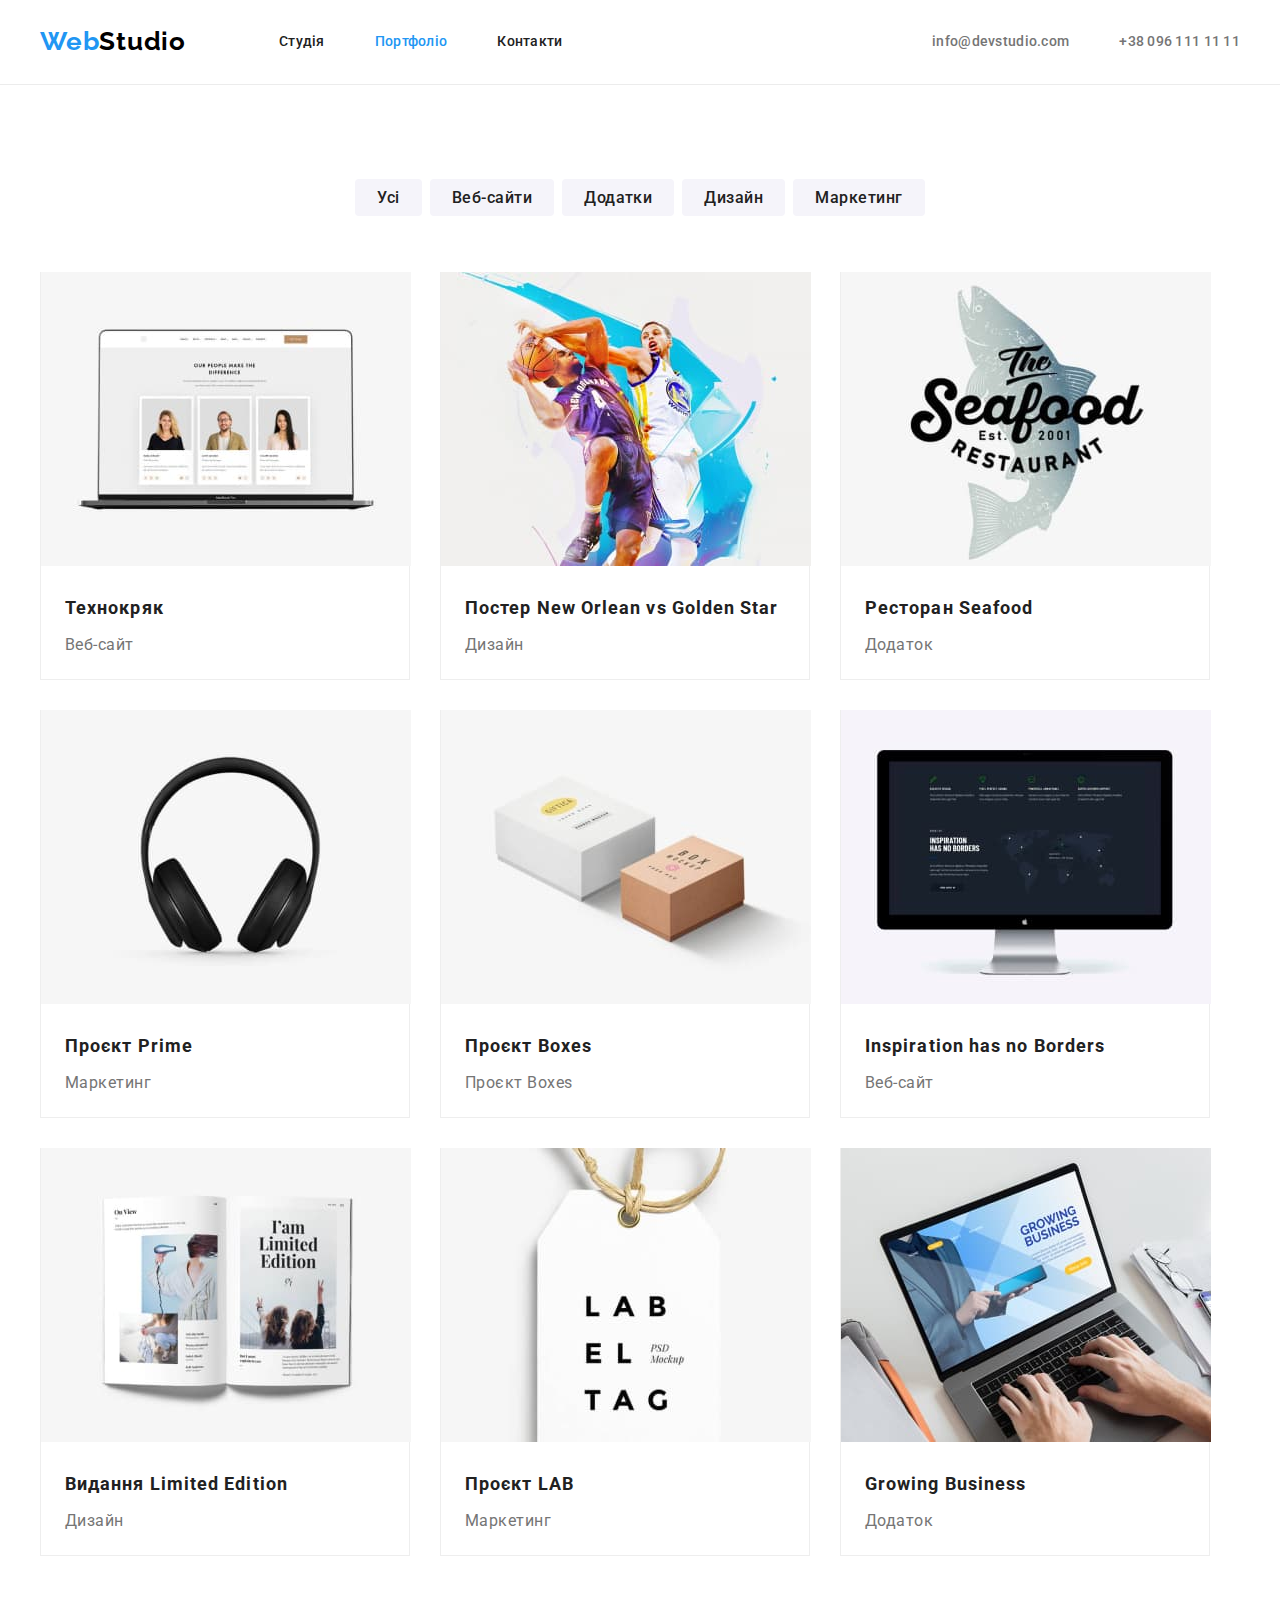
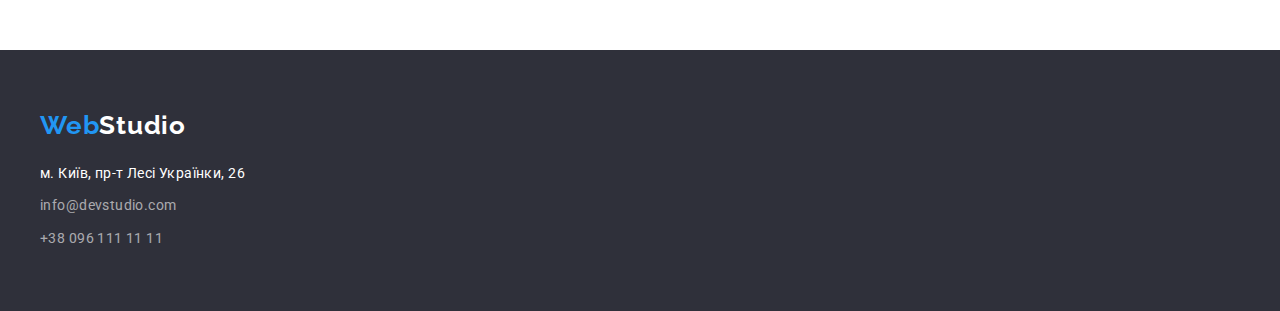
==== portfolio.html @ 001a3c9d "added padding and margin in css" ====
<!DOCTYPE html>
<html lang="en">
  <head>
    <meta charset="UTF-8" />
    <meta http-equiv="X-UA-Compatible" content="IE=edge" />
    <meta name="viewport" content="width=device-width, initial-scale=1.0" />
    <title>Portfolio</title>

    <link
      href="https://fonts.googleapis.com/css2?family=Raleway:wght@700&family=Roboto:wght@400;500;700;900&display=swap"
      rel="stylesheet"
    />
    <link
      rel="stylesheet"
      href="https://cdnjs.cloudflare.com/ajax/libs/modern-normalize/1.1.0/modern-normalize.min.css

   "
    />
    <link rel="stylesheet" href="./main.css" />
  </head>

  <body>
    <header class="header">
      <div class="container main-nav">
        <a href="" class="header-link" lang="en"
          ><span class="logo"> Web</span>Studio</a
        >
        <nav>
          <ul class="site-nav list">
            <li class="item"><a href="./index.html" class="link">Студія</a></li>
            <li class="item">
              <a href="" class="link current">Портфоліо</a>
            </li>
            <li class="item"><a href="" class="link">Контакти</a></li>
          </ul>
        </nav>
        <ul class="contact-nav list">
          <li class="item">
            <a href="mailto:info@devstudio.com" class="link"
              >info@devstudio.com</a
            >
          </li>
          <li class="item">
            <a href="tel:+380961111111" class="link">+38 096 111 11 11</a>
          </li>
        </ul>
      </div>
    </header>
    <main>
      <!--Section Портфоліо-->
      <div class="container">
        <section class="section">
          <h1 class="visually-hidden">Портфоліо</h1>
          <ul class="types list">
            <li class="item">
              <button type="button" class="portfolio-button">Усі</button>
            </li>
            <li class="item">
              <button type="button" class="portfolio-button">Веб-сайти</button>
            </li>
            <li class="item">
              <button type="button" class="portfolio-button">Додатки</button>
            </li>
            <li class="item">
              <button type="button" class="portfolio-button">Дизайн</button>
            </li>
            <li class="item">
              <button type="button" class="portfolio-button">Маркетинг</button>
            </li>
          </ul>

          <ul class="portfolio list">
            <li class="item">
              <a href="" class="link">
                <img src="./images/portfolio-1.jpg" alt="Ноутбук" width="370" />
                <div class="cards-text">
                  <h2 class="portfolio-title">Технокряк</h2>
                  <p class="portfolio-text">Веб-сайт</p>
                </div>
              </a>
            </li>
            <li class="item">
              <a href="" class="link">
                <img
                  src="./images/portfolio-2.jpg"
                  alt="Баскетбол"
                  width="370"
                />
                <div class="cards-text">
                  <h2 class="portfolio-title">
                    Постер New Orlean vs Golden Star
                  </h2>
                  <p class="portfolio-text">Дизайн</p>
                </div>
              </a>
            </li>
            <li class="item">
              <a href="" class="link">
                <img
                  src="./images/portfolio-3.jpg"
                  alt="Ресторан Seafood"
                  width="370"
                />
                <div class="cards-text">
                  <h2 class="portfolio-title">Ресторан Seafood</h2>
                  <p class="portfolio-text">Додаток</p>
                </div>
              </a>
            </li>
            <li class="item">
              <a href="" class="link">
                <img
                  src="./images/portfolio-4.jpg"
                  alt="Навушники"
                  width="370"
                />
                <div class="cards-text">
                  <h2 class="portfolio-title">Проєкт Prime</h2>
                  <p class="portfolio-text">Маркетинг</p>
                </div>
              </a>
            </li>
            <li class="item">
              <a href="" class="link">
                <img src="./images/portfolio-5.jpg" alt="Коробки" width="370" />
                <div class="cards-text">
                  <h2 class="portfolio-title">Проєкт Boxes</h2>
                  <p class="portfolio-text">Проєкт Boxes</p>
                </div>
              </a>
            </li>
            <li class="item">
              <a href="" class="link">
                <img
                  src="./images/portfolio-6.jpg"
                  alt="Комп'ютер"
                  width="370"
                />
                <div class="cards-text">
                  <h2 class="portfolio-title">Inspiration has no Borders</h2>
                  <p class="portfolio-text">Веб-сайт</p>
                </div>
              </a>
            </li>
            <li class="item">
              <a href="" class="link">
                <img src="./images/portfolio-7.jpg" alt="Книга" width="370" />
                <div class="cards-text">
                  <h2 class="portfolio-title">Видання Limited Edition</h2>
                  <p class="portfolio-text">Дизайн</p>
                </div>
              </a>
            </li>
            <li class="item">
              <a href="" class="link">
                <img
                  src="./images/portfolio-8.jpg"
                  alt="Етикетка"
                  width="370"
                />
                <div class="cards-text">
                  <h2 class="portfolio-title">Проєкт LAB</h2>
                  <p class="portfolio-text">Маркетинг</p>
                </div>
              </a>
            </li>
            <li class="item">
              <a href="" class="link">
                <img
                  src="./images/portfolio-9.jpg"
                  alt="Набір тексту на ноутбуці"
                  width="370"
                />
                <div class="cards-text">
                  <h2 class="portfolio-title">Growing Business</h2>
                  <p class="portfolio-text">Додаток</p>
                </div>
              </a>
            </li>
          </ul>
        </section>
      </div>
    </main>

    <footer class="footer">
      <div class="container end">
        <a href="" class="footer-link" lang="en"
          ><span class="logo">Web</span>Studio</a
        >
        <address>
          <ul class="footer-adress list">
            <li class="item">
              <a
                href="https://goo.gl/maps/QpKXPvB4J1D9XDTR9"
                target="_blank"
                rel="noopener noreferrer nofollow"
                class="address"
                >м. Київ, пр-т Лесі Українки, 26</a
              >
            </li>
            <li class="item">
              <a href="mailto:info@devstudio.com" class="footer-contact"
                >info@devstudio.com</a
              >
            </li>
            <li class="item">
              <a href="tel:+380961111111" class="footer-contact"
                >+38 096 111 11 11</a
              >
            </li>
          </ul>
        </address>
      </div>
    </footer>
  </body>
</html>
---- main.css ----
:root {
  --primary-text-color: #212121;
  --secondary-text-color: #757575;
  --tertiary-text-color: #ffffff;
  --accent-color: #2196f3;
}

.list {
  list-style: none;
}

body {
  color: var(--secondary-text-color);
  font-family: "Roboto", sans-serif;
  font-size: 14px;
}

h1,
h2,
h3,
h4,
h5,
h6,
p,
ul {
  margin: 0;
  padding: 0;
}

h2,
h3 {
  color: var(--primary-text-color);
}

.container {
  width: 1230px;
  padding-left: 15px;
  padding-right: 15px;
  margin: 0 auto;
}

/* Header */

.header {
  border-bottom: 1px solid #ececec;
}

.logo {
  color: var(--accent-color);
}

.header-link {
  margin-right: 93px;
  color: #000000;
  text-decoration: none;
  font-family: "Raleway", sans-serif;
  font-style: normal;
  font-weight: 700;
  font-size: 26px;
  line-height: 1.2;
  letter-spacing: 0.03em;
}

.main-nav {
  display: flex;
  align-items: center;
}

.site-nav {
  display: flex;
}

.site-nav .item + .item {
  margin-left: 50px;
}

.site-nav .link {
  display: block;
  padding-top: 32px;
  padding-bottom: 32px;

  color: var(--primary-text-color);
}

.site-nav .link,
.contact-nav .link {
  text-decoration: none;
  font-weight: 500;
  line-height: 1.42;
  letter-spacing: 0.02em;
}

.site-nav .link:hover,
.site-nav .link:focus {
  color: var(--accent-color);
}

.site-nav .link.current {
  color: var(--accent-color);
}

.contact-nav {
  display: flex;
  margin-left: auto;
}

.contact-nav .item + .item {
  margin-left: 50px;
}

.contact-nav .link {
  color: var(--secondary-text-color);
}

.contact-nav .link:hover,
.contact-nav .link:focus {
  color: var(--accent-color);
}

/* Section Hero */

.hero {
  background-color: #2f303a;
  width: 1600px;
  padding-top: 200px;
  padding-bottom: 200px;
}

.hero-title {
  width: 696px;
  margin: 0 auto;
  margin-bottom: 30px;
  color: var(--tertiary-text-color);
  font-weight: 900;
  font-size: 44px;
  line-height: 1.4;
  text-align: center;
  letter-spacing: 0.06em;
  text-transform: uppercase;
}

.hero-button {
  display: block;
  padding: 10px 32px;
  margin: 0 auto;

  background-color: var(--accent-color);
  color: var(--tertiary-text-color);
  font-family: "Roboto", sans-serif;
  font-style: normal;
  font-size: 16px;
  line-height: 1.88;
  letter-spacing: 0.06em;
  cursor: pointer;

  border-radius: 4px;
  border: transparent;
}

/* Section Особливості */

.section {
  padding-top: 94px;
  padding-bottom: 94px;
}

.visually-hidden {
  position: absolute;
  white-space: nowrap;
  width: 1px;
  height: 1px;
  overflow: hidden;
  border: 0;
  padding: 0;
  clip: rect(0 0 0 0);
  clip-path: inset(50%);
  margin: -1px;
}

.features {
  display: flex;
}

.features-title {
  font-size: 14px;
  font-weight: 700;
  line-height: 1.14;
  letter-spacing: 0.03em;
  text-transform: uppercase;
  margin-bottom: 10px;
}

.features-text {
  line-height: 1.7;
  letter-spacing: 0.03em;
}

.features-block:not(:last-child) {
  margin-right: 30px;
}
/*Section Чим ми займаємося*/

.our-work {
  display: flex;
}

.our-work .item:not(:last-child) {
  display: block;
  margin-right: 30px;
}

.our-work-title {
  margin-bottom: 50px;
}

.our-work-title,
.member-title {
  font-weight: 700;
  font-size: 36px;
  line-height: 1.2;
  text-align: center;
  letter-spacing: 0.03em;
}

/* Section Наша команда */

.name-title {
  margin-bottom: 10px;

  font-weight: 500;
  font-size: 16px;
  line-height: 1.2;
  letter-spacing: 0.03em;
  text-align: center;
}

.member-title {
  margin-bottom: 50px;
}

.member {
  display: flex;
}

.member .item {
  box-shadow: 0px 1px 3px rgba(0, 0, 0, 0.12), 0px 1px 1px rgba(0, 0, 0, 0.14),
    0px 2px 1px rgba(0, 0, 0, 0.2);
  border-radius: 0px 0px 4px 4px;
}

.member .item:not(:last-child) {
  margin-right: 30px;
}

.member .pic {
  margin-bottom: 30px;
}

.member-text {
  padding-bottom: 30px;

  font-size: 16px;
  line-height: 1.2;
  letter-spacing: 0.03em;
  text-align: center;
}

/* Footer */

.footer {
  background-color: #2f303a;
  font-style: normal;
}

.end {
  padding-top: 60px;
  padding-bottom: 60px;
}

.footer-link {
  color: var(--tertiary-text-color);
  text-decoration: none;
  font-family: "Raleway", sans-serif;
  font-style: normal;
  font-weight: 700;
  font-size: 26px;
  line-height: 1.2;
  letter-spacing: 0.03em;
}

.address,
.footer-contact {
  font-family: "Roboto", sans-serif;
  font-style: normal;
  font-weight: 400;
  font-size: 14px;
  line-height: 1.7;
  letter-spacing: 0.03em;
  text-decoration: none;
}

.address {
  color: var(--tertiary-text-color);
}

.footer-contact {
  color: rgba(255, 255, 255, 0.6);
}

.footer-contact:hover,
.footer-contact:focus {
  color: var(--accent-color);
}

.footer-adress {
  margin-top: 20px;
}

.footer-adress .item:not(:last-child) {
  margin-bottom: 9px;
}

/* Portfolio */
.types {
  display: flex;
  margin-bottom: 56px;
  justify-content: center;
}

.types .item:not(:last-child) {
  margin-right: 8px;
}

.portfolio-button {
  padding: 6px 22px;
  border-radius: 4px;
  border: transparent;

  background-color: #f5f4fa;
  color: var(--primary-text-color);
  font-family: "Roboto", sans-serif;
  font-style: normal;
  font-weight: 500;
  font-size: 16px;
  line-height: 1.6;
  letter-spacing: 0.03em;
  cursor: pointer;
}

.portfolio-button:hover,
.portfolio-button:focus {
  background-color: var(--accent-color);
  color: var(--tertiary-text-color);
}

.portfolio {
  display: flex;
  flex-wrap: wrap;
}

.portfolio .link {
  text-decoration: none;
}

.portfolio .item {
  display: block;
  width: 370px;
  margin-bottom: 30px;
  margin-right: 30px;

  border-left: 1px solid #eeeeee;
  border-right: 1px solid #eeeeee;
  border-bottom: 1px solid #eeeeee;
}

.portfolio .item:nth-child(3n) {
  margin-right: 0;
}

.portfolio .item:nth-last-child(-n + 3) {
  margin-bottom: 0;
}

.cards-text {
  margin-top: 20px;
  padding-left: 24px;
  padding-right: 24px;
  padding-bottom: 20px;
}

.portfolio-title {
  margin-bottom: 4px;

  font-weight: 700;
  font-size: 18px;
  line-height: 2;
  letter-spacing: 0.06em;
}

.portfolio-text {
  font-size: 16px;
  line-height: 1.87;
  letter-spacing: 0.03em;

  color: var(--secondary-text-color);
}
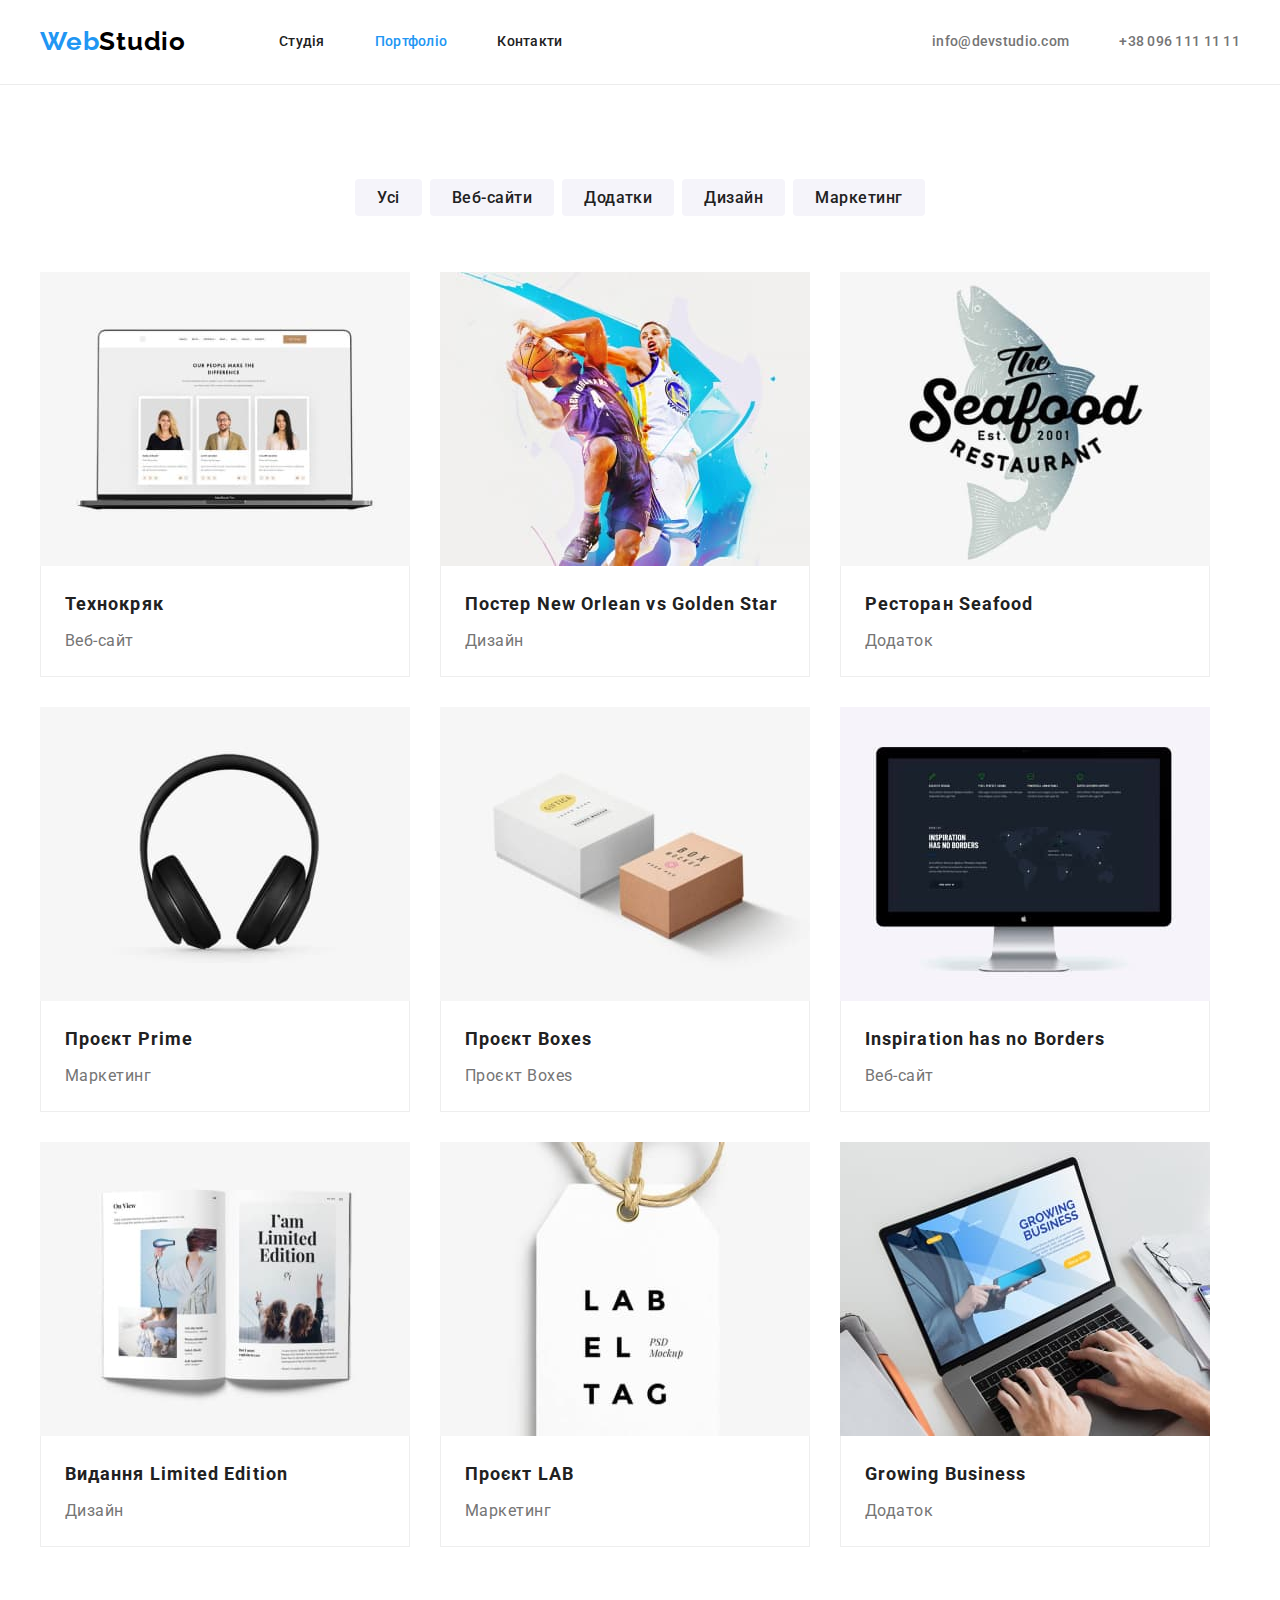
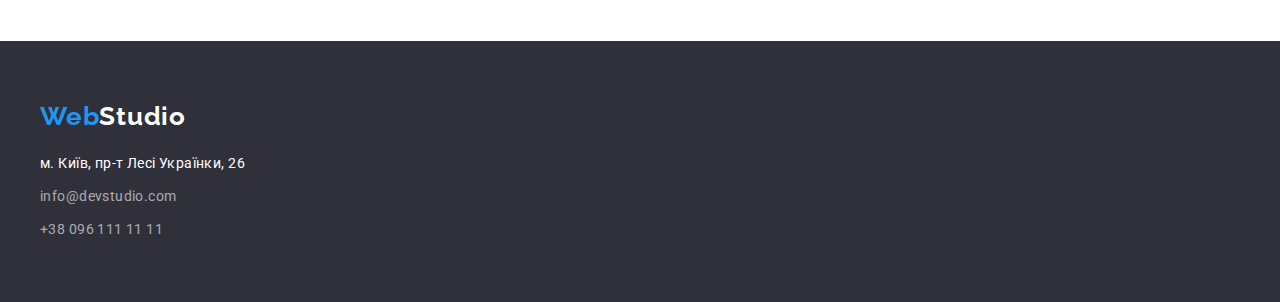
==== commit 02c48608: "updated styles" ====
--- a/portfolio.html
+++ b/portfolio.html
@@ -72,7 +72,12 @@
           <ul class="portfolio list">
             <li class="item">
               <a href="" class="link">
-                <img src="./images/portfolio-1.jpg" alt="Ноутбук" width="370" />
+                <img
+                  src="./images/portfolio-1.jpg"
+                  alt="Ноутбук"
+                  width="370"
+                  class="pic"
+                />
                 <div class="cards-text">
                   <h2 class="portfolio-title">Технокряк</h2>
                   <p class="portfolio-text">Веб-сайт</p>
@@ -85,6 +90,7 @@
                   src="./images/portfolio-2.jpg"
                   alt="Баскетбол"
                   width="370"
+                  class="pic"
                 />
                 <div class="cards-text">
                   <h2 class="portfolio-title">
@@ -100,6 +106,7 @@
                   src="./images/portfolio-3.jpg"
                   alt="Ресторан Seafood"
                   width="370"
+                  class="pic"
                 />
                 <div class="cards-text">
                   <h2 class="portfolio-title">Ресторан Seafood</h2>
@@ -113,6 +120,7 @@
                   src="./images/portfolio-4.jpg"
                   alt="Навушники"
                   width="370"
+                  class="pic"
                 />
                 <div class="cards-text">
                   <h2 class="portfolio-title">Проєкт Prime</h2>
@@ -122,7 +130,12 @@
             </li>
             <li class="item">
               <a href="" class="link">
-                <img src="./images/portfolio-5.jpg" alt="Коробки" width="370" />
+                <img
+                  src="./images/portfolio-5.jpg"
+                  alt="Коробки"
+                  width="370"
+                  class="pic"
+                />
                 <div class="cards-text">
                   <h2 class="portfolio-title">Проєкт Boxes</h2>
                   <p class="portfolio-text">Проєкт Boxes</p>
@@ -135,6 +148,7 @@
                   src="./images/portfolio-6.jpg"
                   alt="Комп'ютер"
                   width="370"
+                  class="pic"
                 />
                 <div class="cards-text">
                   <h2 class="portfolio-title">Inspiration has no Borders</h2>
@@ -144,7 +158,12 @@
             </li>
             <li class="item">
               <a href="" class="link">
-                <img src="./images/portfolio-7.jpg" alt="Книга" width="370" />
+                <img
+                  src="./images/portfolio-7.jpg"
+                  alt="Книга"
+                  width="370"
+                  class="pic"
+                />
                 <div class="cards-text">
                   <h2 class="portfolio-title">Видання Limited Edition</h2>
                   <p class="portfolio-text">Дизайн</p>
@@ -157,6 +176,7 @@
                   src="./images/portfolio-8.jpg"
                   alt="Етикетка"
                   width="370"
+                  class="pic"
                 />
                 <div class="cards-text">
                   <h2 class="portfolio-title">Проєкт LAB</h2>
@@ -170,6 +190,7 @@
                   src="./images/portfolio-9.jpg"
                   alt="Набір тексту на ноутбуці"
                   width="370"
+                  class="pic"
                 />
                 <div class="cards-text">
                   <h2 class="portfolio-title">Growing Business</h2>
--- a/main.css
+++ b/main.css
@@ -39,6 +39,11 @@
   margin: 0 auto;
 }
 
+.section {
+  padding-top: 94px;
+  padding-bottom: 94px;
+}
+
 /* Header */
 
 .header {
@@ -121,7 +126,7 @@
 
 .hero {
   background-color: #2f303a;
-  width: 1600px;
+  max-width: 1600px;
   padding-top: 200px;
   padding-bottom: 200px;
 }
@@ -159,11 +164,6 @@
 
 /* Section Особливості */
 
-.section {
-  padding-top: 94px;
-  padding-bottom: 94px;
-}
-
 .visually-hidden {
   position: absolute;
   white-space: nowrap;
@@ -179,6 +179,8 @@
 
 .features {
   display: flex;
+  padding-top: 94px;
+  padding-bottom: 47px;
 }
 
 .features-title {
@@ -202,6 +204,8 @@
 
 .our-work {
   display: flex;
+
+  padding-bottom: 94px;
 }
 
 .our-work .item:not(:last-child) {
@@ -211,6 +215,7 @@
 
 .our-work-title {
   margin-bottom: 50px;
+  padding-top: 47px;
 }
 
 .our-work-title,
@@ -224,6 +229,15 @@
 
 /* Section Наша команда */
 
+.crew {
+  background-color: #f5f4fa;
+}
+
+.crew-name {
+  padding-top: 30px;
+  padding-bottom: 30px;
+}
+
 .name-title {
   margin-bottom: 10px;
 
@@ -252,13 +266,7 @@
   margin-right: 30px;
 }
 
-.member .pic {
-  margin-bottom: 30px;
-}
-
 .member-text {
-  padding-bottom: 30px;
-
   font-size: 16px;
   line-height: 1.2;
   letter-spacing: 0.03em;
@@ -367,25 +375,29 @@
   width: 370px;
   margin-bottom: 30px;
   margin-right: 30px;
+}
+
+.portfolio .item:nth-child(3n) {
+  margin-right: 0;
+}
+
+.portfolio .item:nth-last-child(-n + 3) {
+  margin-bottom: 0;
+}
+
+.pic {
+  display: block;
+}
+
+.cards-text {
+  padding-top: 20px;
+  padding-left: 24px;
+  padding-right: 24px;
+  padding-bottom: 20px;
 
   border-left: 1px solid #eeeeee;
   border-right: 1px solid #eeeeee;
   border-bottom: 1px solid #eeeeee;
-}
-
-.portfolio .item:nth-child(3n) {
-  margin-right: 0;
-}
-
-.portfolio .item:nth-last-child(-n + 3) {
-  margin-bottom: 0;
-}
-
-.cards-text {
-  margin-top: 20px;
-  padding-left: 24px;
-  padding-right: 24px;
-  padding-bottom: 20px;
 }
 
 .portfolio-title {
